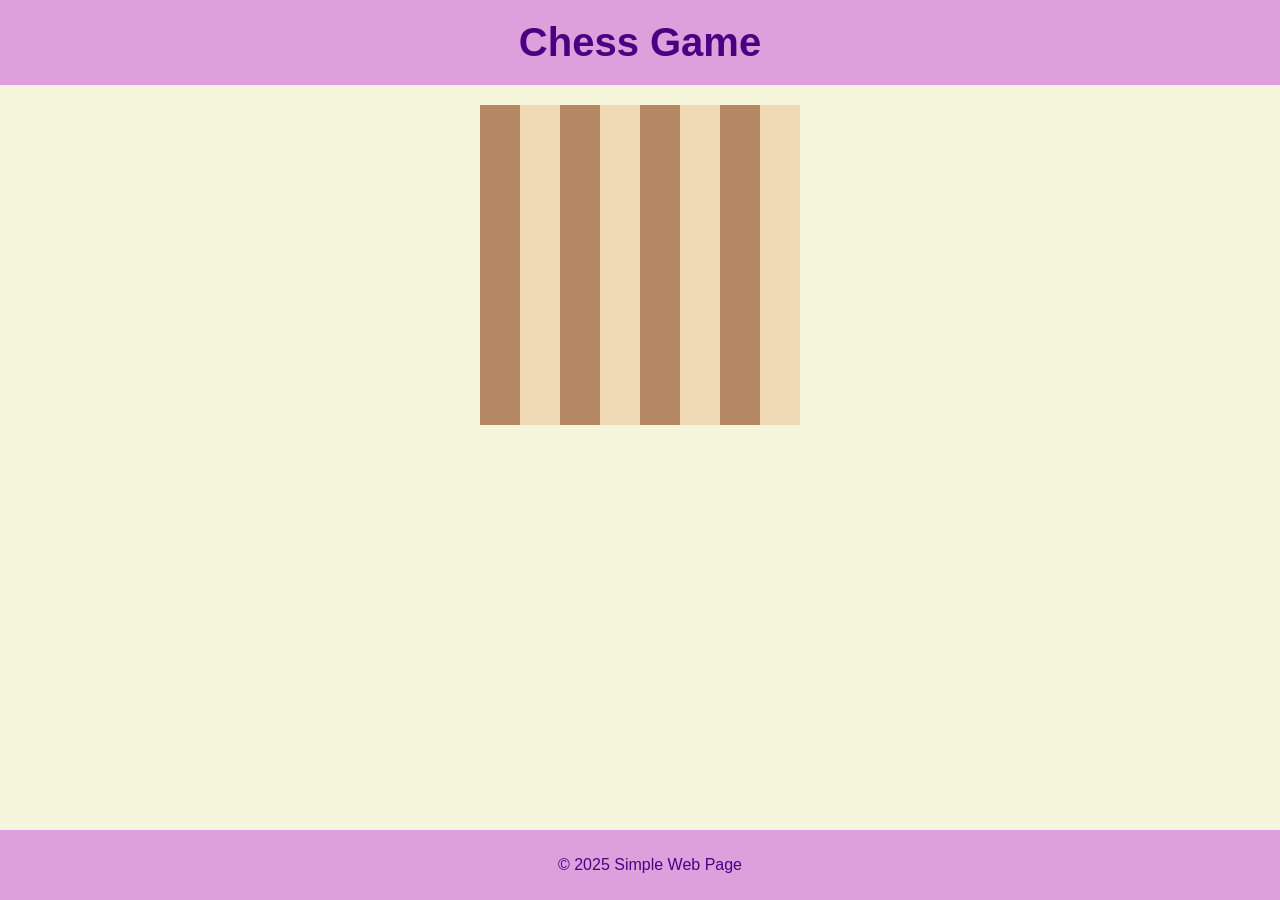
==== src/chess.html @ 1a11a3bb "ida er her" ====
<!DOCTYPE html>
<html lang="en">
<head>
    <meta charset="UTF-8">
    <meta name="viewport" content="width=device-width, initial-scale=1.0">
    <title>Chess Game</title>
    <link rel="stylesheet" href="styles/chess.css">
</head>
<body>
    <header>
        <h1>Chess Game</h1>
    </header>
    <main>
        <div id="chessboard"></div>
    </main>
    <footer>
        <p>&copy; 2025 Simple Web Page</p>
    </footer>
    <script src="scripts/chess.js"></script>
</body>
</html>
---- src/styles/chess.css ----
body {
    font-family: Arial, sans-serif;
    background-color: #f5f5dc; /* Beige background */
    color: #4b0082; /* Light purple text */
    margin: 0;
    padding: 0;
}

header {
    background-color: #dda0dd; /* Light purple background */
    padding: 20px;
    text-align: center;
}

h1 {
    margin: 0;
    font-size: 2.5em;
}

main {
    padding: 20px;
    text-align: center;
}

#chessboard {
    width: 320px;
    height: 320px;
    margin: 0 auto;
    display: grid;
    grid-template-columns: repeat(8, 1fr);
    grid-template-rows: repeat(8, 1fr);
}

.square {
    width: 40px;
    height: 40px;
}

.square:nth-child(even) {
    background-color: #f0d9b5; /* Light square */
}

.square:nth-child(odd) {
    background-color: #b58863; /* Dark square */
}

footer {
    background-color: #dda0dd; /* Light purple background */
    padding: 10px;
    text-align: center;
    position: fixed;
    width: 100%;
    bottom: 0;
}
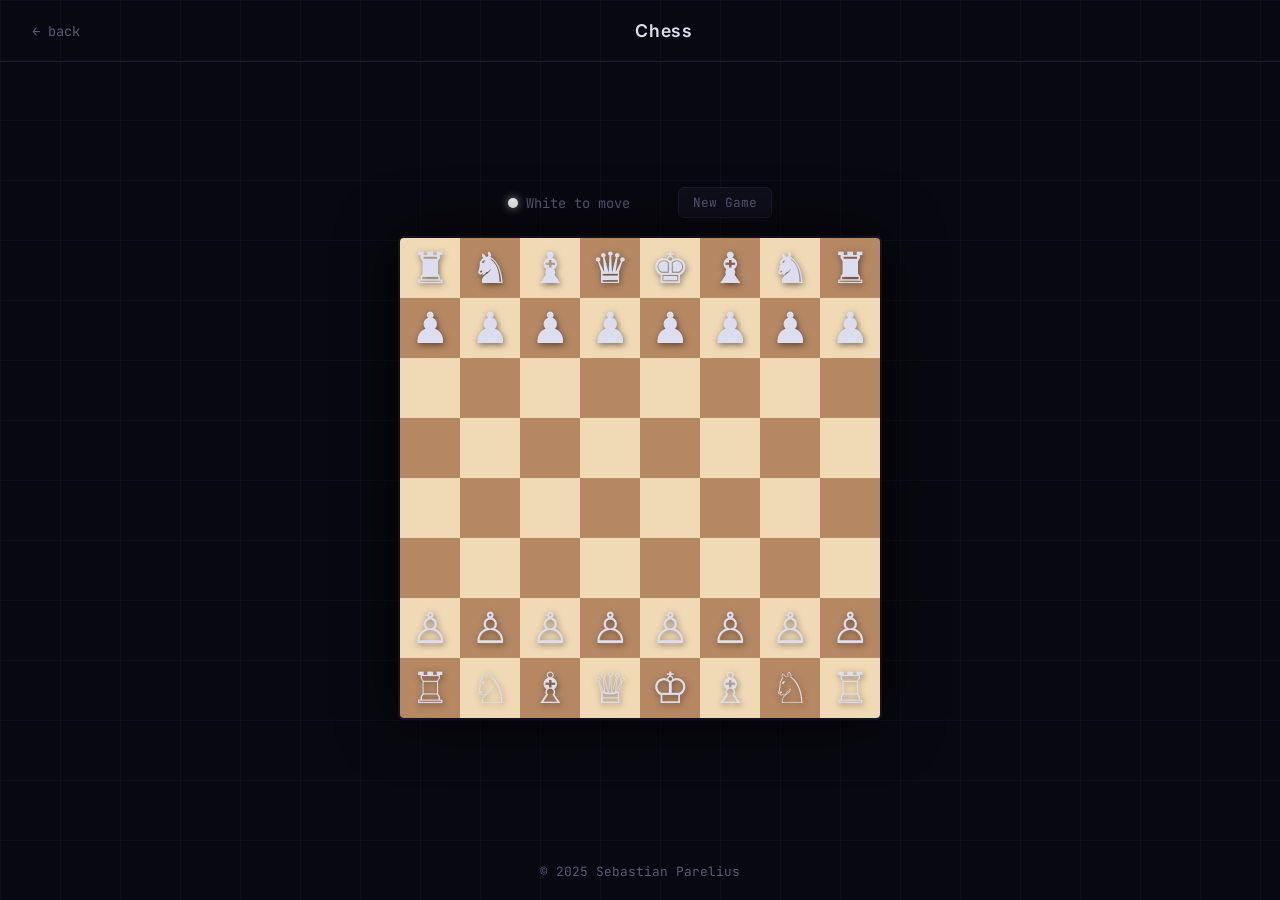
==== commit 82fd7b04: "Redesign site with dark theme and make chess playable - Full dark aesthetic with animated grid backg" ====
--- a/src/chess.html
+++ b/src/chess.html
@@ -3,19 +3,34 @@
 <head>
     <meta charset="UTF-8">
     <meta name="viewport" content="width=device-width, initial-scale=1.0">
-    <title>Chess Game</title>
+    <title>Chess — Sebastian Parelius</title>
+    <link rel="preconnect" href="https://fonts.googleapis.com">
+    <link rel="preconnect" href="https://fonts.gstatic.com" crossorigin>
+    <link href="https://fonts.googleapis.com/css2?family=Inter:wght@300;400;600;900&family=JetBrains+Mono:wght@400;700&display=swap" rel="stylesheet">
     <link rel="stylesheet" href="styles/chess.css">
 </head>
 <body>
     <header>
-        <h1>Chess Game</h1>
+        <a href="index.html" class="back-link">← back</a>
+        <h1>Chess</h1>
+        <span></span>
     </header>
     <main>
-        <div id="chessboard"></div>
+        <div class="game-info">
+            <div class="turn-indicator">
+                <div class="turn-dot white" id="turn-dot"></div>
+                <span id="turn-label">White to move</span>
+            </div>
+            <span id="status"></span>
+            <button type="button" class="btn-new-game" id="new-game">New Game</button>
+        </div>
+        <div class="board-wrapper">
+            <div id="chessboard"></div>
+        </div>
     </main>
     <footer>
-        <p>&copy; 2025 Simple Web Page</p>
+        <p>© 2025 Sebastian Parelius</p>
     </footer>
     <script src="scripts/chess.js"></script>
 </body>
-</html>+</html>
--- a/src/styles/chess.css
+++ b/src/styles/chess.css
@@ -1,55 +1,214 @@
-
-body {
-    font-family: Arial, sans-serif;
-    background-color: #f5f5dc; /* Beige background */
-    color: #4b0082; /* Light purple text */
+*, *::before, *::after {
+    box-sizing: border-box;
     margin: 0;
     padding: 0;
 }
 
+:root {
+    --bg: #080810;
+    --surface: #0f0f1a;
+    --border: #1a1a2e;
+    --text: #ddddf0;
+    --muted: #5a5a7a;
+    --accent: #9f7aea;
+    --accent2: #63b3ed;
+    --font: 'Inter', -apple-system, sans-serif;
+    --mono: 'JetBrains Mono', 'Courier New', monospace;
+
+    --board-size: min(480px, 90vmin);
+    --square-size: calc(var(--board-size) / 8);
+
+    --sq-light: #f0d9b5;
+    --sq-dark: #b58863;
+    --sq-selected: rgba(255, 214, 0, 0.55);
+    --sq-valid: rgba(20, 200, 80, 0.45);
+    --sq-capture: rgba(220, 50, 50, 0.55);
+}
+
+html, body {
+    height: 100%;
+}
+
+body {
+    font-family: var(--font);
+    background-color: var(--bg);
+    color: var(--text);
+    min-height: 100vh;
+    display: flex;
+    flex-direction: column;
+    overflow-x: hidden;
+}
+
+body::before {
+    content: '';
+    position: fixed;
+    inset: 0;
+    background-image:
+        linear-gradient(rgba(159, 122, 234, 0.05) 1px, transparent 1px),
+        linear-gradient(90deg, rgba(159, 122, 234, 0.05) 1px, transparent 1px);
+    background-size: 60px 60px;
+    pointer-events: none;
+    z-index: 0;
+}
+
 header {
-    background-color: #dda0dd; /* Light purple background */
-    padding: 20px;
-    text-align: center;
-}
-
-h1 {
-    margin: 0;
-    font-size: 2.5em;
+    padding: 1.25rem 2rem;
+    display: flex;
+    align-items: center;
+    justify-content: space-between;
+    position: relative;
+    z-index: 1;
+    border-bottom: 1px solid var(--border);
+}
+
+header h1 {
+    font-size: 1.1rem;
+    font-weight: 600;
+    letter-spacing: 0.05em;
+}
+
+.back-link {
+    color: var(--muted);
+    text-decoration: none;
+    font-family: var(--mono);
+    font-size: 0.85rem;
+    transition: color 0.2s;
+}
+
+.back-link:hover {
+    color: var(--accent);
 }
 
 main {
-    padding: 20px;
-    text-align: center;
+    flex: 1;
+    display: flex;
+    flex-direction: column;
+    align-items: center;
+    justify-content: center;
+    padding: 1.5rem 1rem;
+    gap: 1.25rem;
+    position: relative;
+    z-index: 1;
+}
+
+.game-info {
+    display: flex;
+    align-items: center;
+    gap: 1.5rem;
+    font-family: var(--mono);
+    font-size: 0.85rem;
+}
+
+.turn-indicator {
+    display: flex;
+    align-items: center;
+    gap: 0.5rem;
+    color: var(--muted);
+}
+
+.turn-dot {
+    width: 10px;
+    height: 10px;
+    border-radius: 50%;
+    transition: background 0.3s, box-shadow 0.3s;
+}
+
+.turn-dot.white {
+    background: #f0f0f0;
+    box-shadow: 0 0 8px rgba(255, 255, 255, 0.6);
+}
+
+.turn-dot.black {
+    background: #333;
+    border: 1px solid #666;
+}
+
+#status {
+    color: var(--accent);
+    font-weight: 700;
+}
+
+.btn-new-game {
+    padding: 0.35rem 0.9rem;
+    background: var(--surface);
+    border: 1px solid var(--border);
+    color: var(--muted);
+    border-radius: 6px;
+    cursor: pointer;
+    font-family: var(--mono);
+    font-size: 0.8rem;
+    transition: border-color 0.2s, color 0.2s;
+}
+
+.btn-new-game:hover {
+    border-color: var(--accent);
+    color: var(--accent);
 }
 
 #chessboard {
-    width: 320px;
-    height: 320px;
-    margin: 0 auto;
+    width: var(--board-size);
+    height: var(--board-size);
     display: grid;
     grid-template-columns: repeat(8, 1fr);
     grid-template-rows: repeat(8, 1fr);
+    border-radius: 4px;
+    overflow: hidden;
+    box-shadow: 0 0 60px rgba(0, 0, 0, 0.8), 0 0 0 2px var(--border);
 }
 
 .square {
-    width: 40px;
-    height: 40px;
-}
-
-.square:nth-child(even) {
-    background-color: #f0d9b5; /* Light square */
-}
-
-.square:nth-child(odd) {
-    background-color: #b58863; /* Dark square */
+    display: flex;
+    align-items: center;
+    justify-content: center;
+    cursor: pointer;
+    position: relative;
+    -webkit-user-select: none;
+    user-select: none;
+    transition: filter 0.1s;
+}
+
+.square.light { background-color: var(--sq-light); }
+.square.dark  { background-color: var(--sq-dark); }
+
+.square:hover { filter: brightness(1.1); }
+
+.square.selected {
+    background-color: var(--sq-selected) !important;
+    filter: none;
+}
+
+.square.valid-move::after {
+    content: '';
+    position: absolute;
+    width: 32%;
+    height: 32%;
+    border-radius: 50%;
+    background: rgba(20, 200, 80, 0.5);
+    pointer-events: none;
+}
+
+.square.valid-capture::after {
+    content: '';
+    position: absolute;
+    inset: 3px;
+    border-radius: 50%;
+    border: 4px solid rgba(220, 50, 50, 0.65);
+    pointer-events: none;
+}
+
+.piece {
+    font-size: calc(var(--square-size) * 0.72);
+    line-height: 1;
+    pointer-events: none;
+    filter: drop-shadow(1px 2px 3px rgba(0, 0, 0, 0.5));
 }
 
 footer {
-    background-color: #dda0dd; /* Light purple background */
-    padding: 10px;
     text-align: center;
-    position: fixed;
-    width: 100%;
-    bottom: 0;
-}+    padding: 1.25rem;
+    font-family: var(--mono);
+    font-size: 0.8rem;
+    color: var(--muted);
+    position: relative;
+    z-index: 1;
+}
